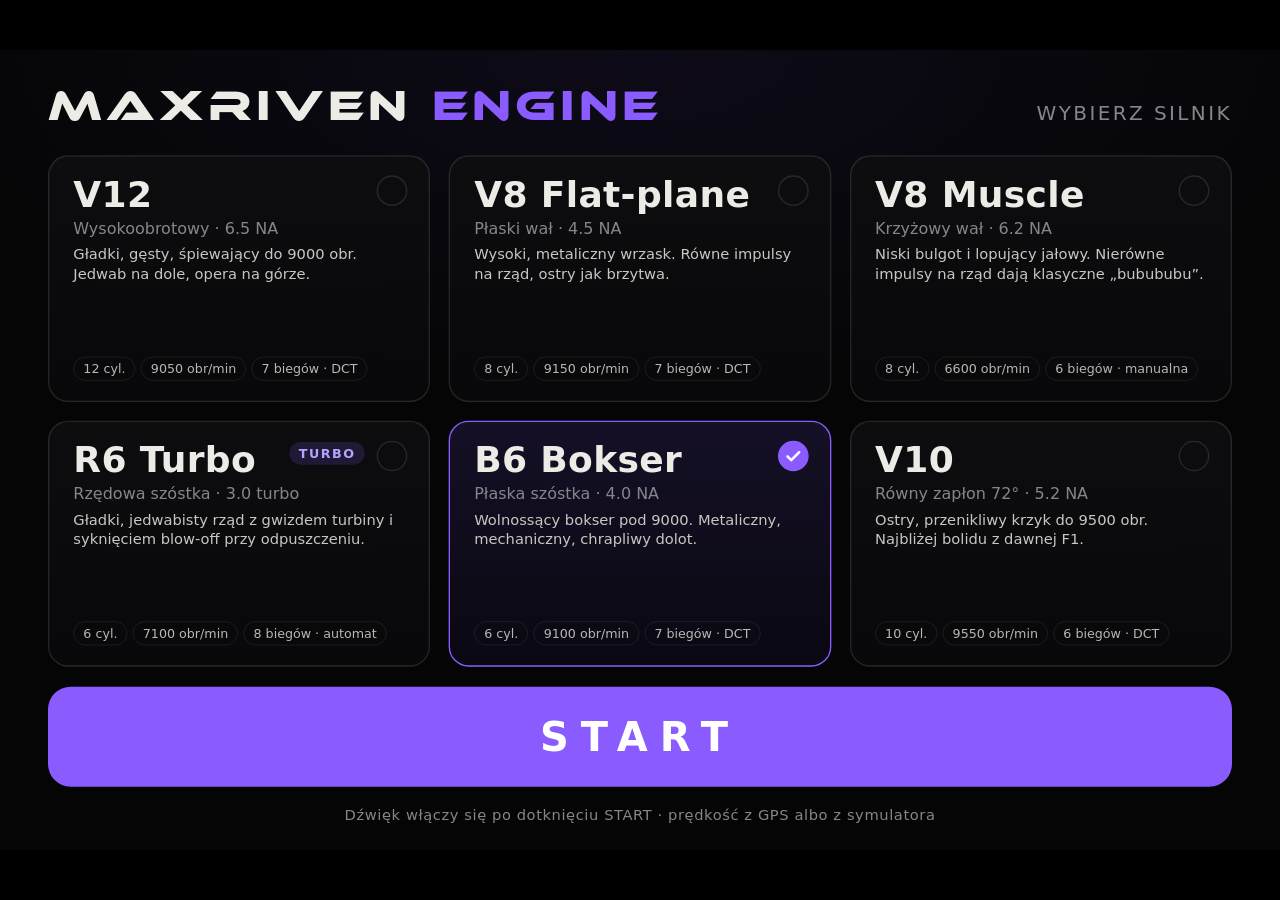
==== index.html @ ce86df75 "Aplikacja: ekran wyboru silnika i ekran jazdy z zegarami GT3 RS, panel dźwięku, autotest w Chrome pr" ====
<!doctype html>
<html lang="pl">
<head>
  <meta charset="utf-8">
  <meta name="viewport" content="width=device-width, initial-scale=1, maximum-scale=1, user-scalable=no">
  <meta name="theme-color" content="#000000">
  <title>MAXRIVEN Engine</title>
  <link rel="icon" href="data:image/svg+xml,%3Csvg xmlns='http://www.w3.org/2000/svg' viewBox='0 0 64 64'%3E%3Crect width='64' height='64' rx='14' fill='%23050506'/%3E%3Cpath d='M12 46 L22 18 L32 36 L42 18 L52 46' fill='none' stroke='%238a5cff' stroke-width='6' stroke-linejoin='round' stroke-linecap='round'/%3E%3C/svg%3E">
  <link rel="stylesheet" href="css/font.css">
  <link rel="stylesheet" href="css/app.css">
</head>
<body>
  <div id="stage" class="stage">

    <!-- Ekran 1: wybór silnika -->
    <section id="pick" class="screen-pick">
      <header class="p-head">
        <div class="p-logo">MAXRIVEN <span>ENGINE</span></div>
        <div class="p-sub">Wybierz silnik</div>
      </header>
      <div class="p-cards" id="cards"></div>
      <button class="p-start" id="start">START</button>
      <div class="p-hint">Dźwięk włączy się po dotknięciu START · prędkość z GPS albo z symulatora</div>
    </section>

    <!-- Ekran 2: jazda -->
    <section id="drive" class="screen" hidden>
      <div class="scr-top">
        <div class="scr-logo">MAXRIVEN <span>ENGINE</span></div>
        <div class="scr-engine" id="engName"></div>
        <div class="seg"><button data-mode="gps">GPS</button><button data-mode="sim">SYMULATOR</button></div>
        <button class="btn-pill" id="openSound">DŹWIĘK</button>
        <div class="scr-status" id="status"></div>
      </div>
      <div class="scr-main"><svg id="cluster" class="cluster"></svg></div>
      <div class="scr-sim">
        <div class="slider"><label>PRĘDKOŚĆ DOCELOWA <b id="tgtLbl">0 km/h</b></label><input type="range" min="0" max="250" step="1" value="0" id="tgt"></div>
        <div class="slider"><label>GAZ <b id="gasLbl">50%</b></label><input type="range" min="0" max="100" step="1" value="50" id="gas"></div>
        <div class="scns" id="scns"></div>
      </div>
      <div class="scr-bottom">
        <button class="btn-stop" id="stop">STOP</button>
        <button class="btn-rev" id="rev">TRZYMAJ, ABY PRZEGAZOWAĆ</button>
      </div>

      <div class="sheet" id="sheet" hidden>
        <div class="sheet-box">
          <h2>Dźwięk</h2>
          <div class="slider"><label>GŁOŚNOŚĆ <b id="volLbl"></b></label><input type="range" min="0" max="100" step="1" id="vol"></div>
          <div class="slider"><label>BAS <b id="bassLbl"></b></label><input type="range" min="-6" max="9" step="1" id="bass"></div>
          <div class="switch-row"><div>Korekcja pod głośniki kabiny<small>mniej dudnienia, czytelniejszy środek, łagodniejsza góra</small></div><button class="switch" id="cabin" aria-label="Korekcja kabiny"></button></div>
          <button class="sheet-done" id="closeSound">GOTOWE</button>
        </div>
      </div>
    </section>

    <div class="toast" id="toast" hidden></div>
  </div>

  <script src="js/presets.js"></script>
  <script src="js/drive.js"></script>
  <script src="js/sim.js"></script>
  <script src="js/gps.js"></script>
  <script src="js/worklet.js"></script>
  <script src="js/audio.js"></script>
  <script src="js/controller.js"></script>
  <script src="js/cluster.js"></script>
  <script src="js/app.js"></script>
</body>
</html>
---- css/font.css ----
/* wygenerowane przez tools/embed-font.js */
@font-face {
  font-family: 'MX Logo';
  src: url([data-uri]) format('opentype');
  font-display: block;
}
---- css/app.css ----
/* MAXRIVEN ENGINE — aplikacja. Projekt w 1920×1200 (ekran Tesli), skalowany do okna. */
:root {
  --bg: #050506;
  --ink: #edebe6;
  --mute: #85858f;
  --line: rgba(237, 235, 230, 0.12);
  --violet: #8a5cff;
  --amber: #ff5a1a;
  --red: #ff4d5e;
  --ui: 'Avenir Next', 'Futura', 'Jost', 'Montserrat', 'Century Gothic', system-ui, sans-serif;
  --logo: 'MX Logo', 'Avenir Next', system-ui, sans-serif;
}
* { box-sizing: border-box; margin: 0; padding: 0; }
[hidden] { display: none !important; }
html, body { height: 100%; overflow: hidden; background: #000; color: var(--ink); font-family: var(--ui); }
body { -webkit-user-select: none; user-select: none; -webkit-touch-callout: none; -webkit-tap-highlight-color: transparent; }
button { font: inherit; color: inherit; background: none; border: 0; cursor: pointer; touch-action: manipulation; }
.num { font-variant-numeric: tabular-nums; }

.stage { position: fixed; left: 0; top: 0; width: 1920px; height: 1200px; transform-origin: 0 0; background: var(--bg); overflow: hidden; }

/* ---------- ekran 1: wybór silnika ---------- */
.screen-pick { position: absolute; inset: 0; display: grid; grid-template-rows: auto minmax(0, 1fr) auto auto; gap: 30px; padding: 56px 72px 40px; background: radial-gradient(80% 60% at 50% 0%, #0e0b18 0%, var(--bg) 70%); }
.p-head { display: flex; align-items: baseline; justify-content: space-between; }
.p-logo { font-family: var(--logo); font-size: 64px; letter-spacing: 0.1em; }
.p-logo span { color: var(--violet); }
.p-sub { font-size: 30px; color: var(--mute); letter-spacing: 0.12em; text-transform: uppercase; }
.p-cards { display: grid; grid-template-columns: repeat(3, 1fr); grid-template-rows: repeat(2, minmax(0, 1fr)); gap: 28px; min-height: 0; }
.card { position: relative; display: flex; flex-direction: column; align-items: flex-start; text-align: left; gap: 10px; padding: 30px 36px; overflow: hidden; border: 2px solid var(--line); border-radius: 30px; background: linear-gradient(180deg, #0d0d10, #08080a); transition: border-color 120ms, background 120ms; }
.card.on { border-color: var(--violet); background: linear-gradient(180deg, #151026, #0a0812); }
.card b { font-size: 54px; font-weight: 700; letter-spacing: 0.01em; line-height: 1; }
.card .c-tag { font-size: 24px; color: var(--mute); }
.card .c-desc { font-size: 22px; line-height: 1.35; color: #c9c7c2; }
.card .c-meta { margin-top: auto; display: flex; flex-wrap: nowrap; gap: 8px; }
.card .c-meta span { padding: 6px 14px; border: 1px solid var(--line); border-radius: 999px; font-size: 19px; white-space: nowrap; color: #b9b7b2; }
.card .badge { position: absolute; top: 30px; right: 96px; padding: 6px 14px; border-radius: 999px; background: rgba(138, 92, 255, 0.16); color: #b9a2ff; font-size: 19px; font-weight: 600; letter-spacing: 0.12em; }
.card .check { position: absolute; top: 28px; right: 32px; width: 46px; height: 46px; border-radius: 50%; border: 2px solid var(--line); }
.card.on .check { border-color: var(--violet); background: var(--violet) url("data:image/svg+xml,%3Csvg xmlns='http://www.w3.org/2000/svg' viewBox='0 0 24 24'%3E%3Cpath d='M5 12.5l4.5 4.5L19 7.5' fill='none' stroke='white' stroke-width='3' stroke-linecap='round' stroke-linejoin='round'/%3E%3C/svg%3E") center / 30px no-repeat; }
.p-start { height: 150px; border-radius: 34px; background: var(--violet); color: #fff; font-size: 60px; font-weight: 700; letter-spacing: 0.3em; }
.p-start:disabled { opacity: 0.5; }
.p-hint { text-align: center; font-size: 22px; color: var(--mute); letter-spacing: 0.04em; }

/* ---------- ekran 2: jazda ---------- */
.screen { position: absolute; inset: 0; display: grid; grid-template-rows: 112px 1fr auto 210px; color: var(--ink); background: radial-gradient(90% 80% at 50% 40%, #0a0a0a 0%, #000 75%); }
.scr-top { display: flex; align-items: center; gap: 30px; padding: 0 48px; border-bottom: 1px solid var(--line); }
.scr-logo { font-family: var(--logo); font-size: 26px; letter-spacing: 0.14em; white-space: nowrap; }
.scr-logo span { color: var(--violet); }
.scr-engine { font-size: 28px; color: var(--mute); letter-spacing: 0.04em; white-space: nowrap; }
.scr-engine b { color: var(--ink); font-weight: 600; margin-right: 12px; }
.seg { display: flex; margin-left: auto; border: 1px solid var(--line); border-radius: 999px; padding: 6px; }
.seg button { min-width: 180px; height: 68px; border-radius: 999px; font-size: 24px; font-weight: 600; letter-spacing: 0.08em; color: var(--mute); }
.seg button.on { background: var(--ink); color: var(--bg); }
.btn-pill { height: 80px; padding: 0 34px; border: 1px solid var(--line); border-radius: 999px; font-size: 24px; font-weight: 600; letter-spacing: 0.08em; }
.scr-status { min-width: 250px; text-align: right; font-size: 22px; color: var(--mute); letter-spacing: 0.06em; }
.scr-status.ok { color: #6fe08c; }
.scr-status.warn { color: #ffb347; }

.scr-main { position: relative; min-height: 0; padding: 14px 30px; overflow: hidden; }
.cluster { width: 100%; height: 100%; display: block; }

.scr-sim { grid-row: 3; display: grid; grid-template-columns: 1fr 1fr auto; align-items: center; gap: 44px; padding: 24px 48px; border-top: 1px solid var(--line); }
.screen:not(.sim) .scr-sim { display: none; }
.slider label { display: flex; justify-content: space-between; font-size: 22px; letter-spacing: 0.08em; color: var(--mute); margin-bottom: 12px; }
.slider label b { color: var(--ink); font-weight: 600; }
.slider input { width: 100%; -webkit-appearance: none; appearance: none; height: 72px; background: transparent; touch-action: none; }
.slider input::-webkit-slider-runnable-track { height: 8px; border-radius: 4px; background: var(--line); }
.slider input::-webkit-slider-thumb { -webkit-appearance: none; width: 68px; height: 68px; margin-top: -30px; border-radius: 50%; background: var(--ink); border: 0; }
.slider input::-moz-range-track { height: 8px; border-radius: 4px; background: var(--line); }
.slider input::-moz-range-thumb { width: 68px; height: 68px; border-radius: 50%; background: var(--ink); border: 0; }
.scns { display: grid; grid-template-columns: repeat(3, 214px); gap: 12px; }
.scns button { height: 68px; border: 1px solid var(--line); border-radius: 16px; font-size: 20px; font-weight: 500; }
.scns button.on { border-color: var(--amber); color: var(--amber); }

.scr-bottom { grid-row: 4; display: grid; grid-template-columns: 460px 1fr; gap: 28px; padding: 24px 48px 40px; }
.btn-stop, .btn-rev { border-radius: 26px; font-weight: 700; letter-spacing: 0.1em; }
.btn-stop { border: 2px solid var(--red); color: var(--red); font-size: 44px; }
.btn-rev { border: 2px solid #3a3a3c; color: var(--ink); font-size: 36px; touch-action: none; }
.btn-rev.on { background: var(--amber); border-color: var(--amber); color: #fff; }
.btn-rev.off { opacity: 0.3; }

/* ---------- panel dźwięku ---------- */
.sheet { position: absolute; inset: 0; z-index: 5; display: grid; place-items: center; background: rgba(0, 0, 0, 0.72); }
.sheet-box { width: 1100px; display: grid; gap: 40px; padding: 56px 64px; border: 1px solid var(--line); border-radius: 36px; background: #0c0c0e; }
.sheet-box h2 { font-size: 40px; font-weight: 600; letter-spacing: 0.06em; }
.switch-row { display: flex; align-items: center; justify-content: space-between; font-size: 26px; color: #c9c7c2; }
.switch-row small { display: block; font-size: 20px; color: var(--mute); margin-top: 6px; }
.switch { position: relative; width: 140px; height: 76px; border-radius: 999px; background: #2a2a2e; transition: background 120ms; }
.switch::after { content: ''; position: absolute; top: 8px; left: 8px; width: 60px; height: 60px; border-radius: 50%; background: var(--ink); transition: transform 120ms; }
.switch.on { background: var(--violet); }
.switch.on::after { transform: translateX(64px); }
.sheet-done { height: 110px; border-radius: 26px; background: var(--ink); color: var(--bg); font-size: 34px; font-weight: 700; letter-spacing: 0.1em; }

.toast { position: absolute; left: 50%; bottom: 260px; z-index: 9; max-width: 1400px; transform: translateX(-50%); padding: 28px 40px; border-radius: 24px; background: #2a0d12; border: 1px solid var(--red); font-size: 28px; line-height: 1.4; }

/* ---------- zegary GT3 RS ---------- */
.e-bezel { fill: #070707; stroke: #262626; stroke-width: 5; }
.e-tick { stroke: #1c1308; stroke-width: 3; }
.e-tick.mid { stroke-width: 5; }
.e-tick.big { stroke-width: 10; }
.e-red { fill: none; stroke: #d6201a; stroke-width: 22; }
.e-lab { fill: #1c1308; font-family: var(--ui); font-size: 94px; font-weight: 700; text-anchor: middle; dominant-baseline: central; }
.e-lab.s { font-size: 46px; }
.e-small { fill: #3a2a10; font-family: var(--ui); font-size: 24px; text-anchor: middle; }
.e-script { fill: #2a1c08; font-family: var(--logo); font-size: 36px; text-anchor: middle; opacity: 0.85; }
.e-needle { fill: #ff5a1a; stroke: #b33a0c; stroke-width: 2; }
.e-hub { fill: #0f0f0f; stroke: #2c2c2c; stroke-width: 5; }
.e-lcd { fill: #120d06; opacity: 0.94; }
.e-lcdtxt { fill: #f1e8d2; font-family: var(--ui); font-size: 40px; font-weight: 600; font-variant-numeric: tabular-nums; }
.e-lcdunit { fill: #cfc4a8; font-family: var(--ui); font-size: 24px; }
.e-gear { fill: #f1e8d2; font-family: var(--ui); font-size: 80px; font-weight: 600; }
.e-speed { fill: #f1e8d2; font-family: var(--ui); font-size: 76px; font-weight: 600; font-variant-numeric: tabular-nums; }
.e-pdk { fill: #1c1308; font-family: var(--ui); font-size: 30px; font-weight: 700; }
.e-pdkline { stroke: #1c1308; stroke-width: 3; }
.e-dot { fill: #1c1308; opacity: 0.55; }
.e-dot.on { fill: #e3261b; opacity: 1; }
.e-up { fill: none; stroke: #2a1c08; stroke-width: 3; opacity: 0.6; }
.e-up.on { fill: #ff3b1a; stroke: #ff3b1a; opacity: 1; }
.e-tft { fill: #eef1fb; font-family: var(--ui); }
.e-tft.big { font-size: 40px; font-weight: 600; }
.e-tft.head { font-size: 42px; font-weight: 700; }
.e-tft.lbl { font-size: 22px; fill: #9fb0e6; letter-spacing: 0.06em; }
.e-tft.val { font-size: 40px; font-weight: 600; }
.e-tft.clock { font-size: 46px; font-weight: 600; }
.e-seg { fill: #24305e; }
.e-seg.on { fill: #eef1fb; }
.e-seg.warn.on { fill: #ff4b3a; }
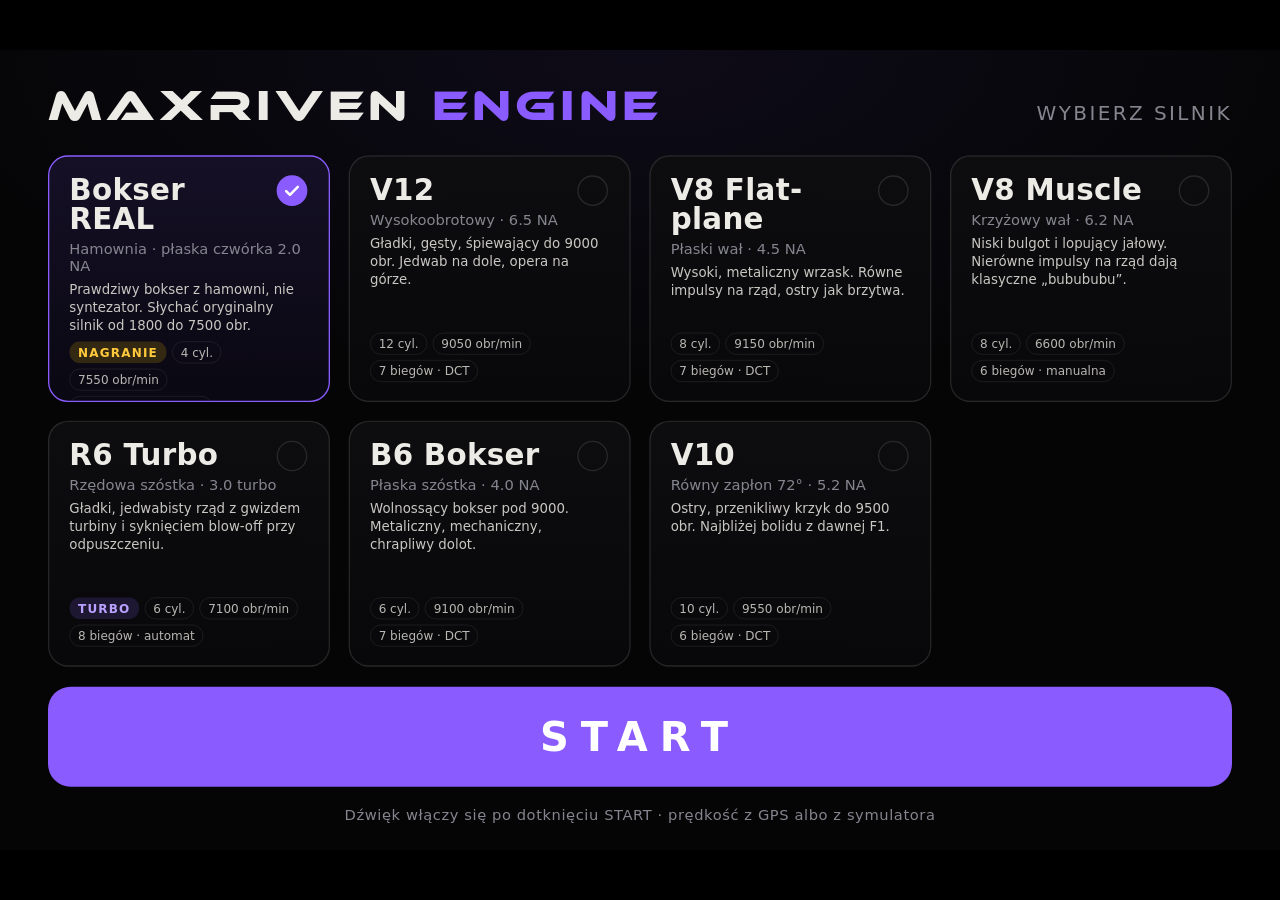
==== commit 7dc6e990: "Bokser REAL: silnik z prawdziwego nagrania (CC0, hamownia) odtwarzany granularnie według obrotów - j" ====
--- a/index.html
+++ b/index.html
@@ -58,6 +58,7 @@
   </div>
 
   <script src="js/presets.js"></script>
+  <script src="js/samples.js"></script>
   <script src="js/drive.js"></script>
   <script src="js/sim.js"></script>
   <script src="js/gps.js"></script>
--- a/css/app.css
+++ b/css/app.css
@@ -25,15 +25,16 @@
 .p-logo { font-family: var(--logo); font-size: 64px; letter-spacing: 0.1em; }
 .p-logo span { color: var(--violet); }
 .p-sub { font-size: 30px; color: var(--mute); letter-spacing: 0.12em; text-transform: uppercase; }
-.p-cards { display: grid; grid-template-columns: repeat(3, 1fr); grid-template-rows: repeat(2, minmax(0, 1fr)); gap: 28px; min-height: 0; }
-.card { position: relative; display: flex; flex-direction: column; align-items: flex-start; text-align: left; gap: 10px; padding: 30px 36px; overflow: hidden; border: 2px solid var(--line); border-radius: 30px; background: linear-gradient(180deg, #0d0d10, #08080a); transition: border-color 120ms, background 120ms; }
+.p-cards { display: grid; grid-template-columns: repeat(4, 1fr); grid-template-rows: repeat(2, minmax(0, 1fr)); gap: 28px; min-height: 0; }
+.card { position: relative; display: flex; flex-direction: column; align-items: flex-start; text-align: left; gap: 10px; padding: 28px 30px; overflow: hidden; border: 2px solid var(--line); border-radius: 30px; background: linear-gradient(180deg, #0d0d10, #08080a); transition: border-color 120ms, background 120ms; }
 .card.on { border-color: var(--violet); background: linear-gradient(180deg, #151026, #0a0812); }
-.card b { font-size: 54px; font-weight: 700; letter-spacing: 0.01em; line-height: 1; }
-.card .c-tag { font-size: 24px; color: var(--mute); }
-.card .c-desc { font-size: 22px; line-height: 1.35; color: #c9c7c2; }
-.card .c-meta { margin-top: auto; display: flex; flex-wrap: nowrap; gap: 8px; }
-.card .c-meta span { padding: 6px 14px; border: 1px solid var(--line); border-radius: 999px; font-size: 19px; white-space: nowrap; color: #b9b7b2; }
-.card .badge { position: absolute; top: 30px; right: 96px; padding: 6px 14px; border-radius: 999px; background: rgba(138, 92, 255, 0.16); color: #b9a2ff; font-size: 19px; font-weight: 600; letter-spacing: 0.12em; }
+.card b { padding-right: 52px; font-size: 44px; font-weight: 700; letter-spacing: 0.01em; line-height: 1; }
+.card .c-tag { font-size: 22px; color: var(--mute); }
+.card .c-desc { font-size: 20px; line-height: 1.35; color: #c9c7c2; }
+.card .c-meta { margin-top: auto; display: flex; flex-wrap: wrap; gap: 8px; }
+.card .c-meta span { padding: 5px 12px; border: 1px solid var(--line); border-radius: 999px; font-size: 18px; white-space: nowrap; color: #b9b7b2; }
+.card .c-meta .badge { border-color: transparent; background: rgba(138, 92, 255, 0.16); color: #b9a2ff; font-weight: 600; letter-spacing: 0.1em; }
+.card .c-meta .badge.rec { background: rgba(255, 196, 0, 0.16); color: #ffc93c; }
 .card .check { position: absolute; top: 28px; right: 32px; width: 46px; height: 46px; border-radius: 50%; border: 2px solid var(--line); }
 .card.on .check { border-color: var(--violet); background: var(--violet) url("data:image/svg+xml,%3Csvg xmlns='http://www.w3.org/2000/svg' viewBox='0 0 24 24'%3E%3Cpath d='M5 12.5l4.5 4.5L19 7.5' fill='none' stroke='white' stroke-width='3' stroke-linecap='round' stroke-linejoin='round'/%3E%3C/svg%3E") center / 30px no-repeat; }
 .p-start { height: 150px; border-radius: 34px; background: var(--violet); color: #fff; font-size: 60px; font-weight: 700; letter-spacing: 0.3em; }
